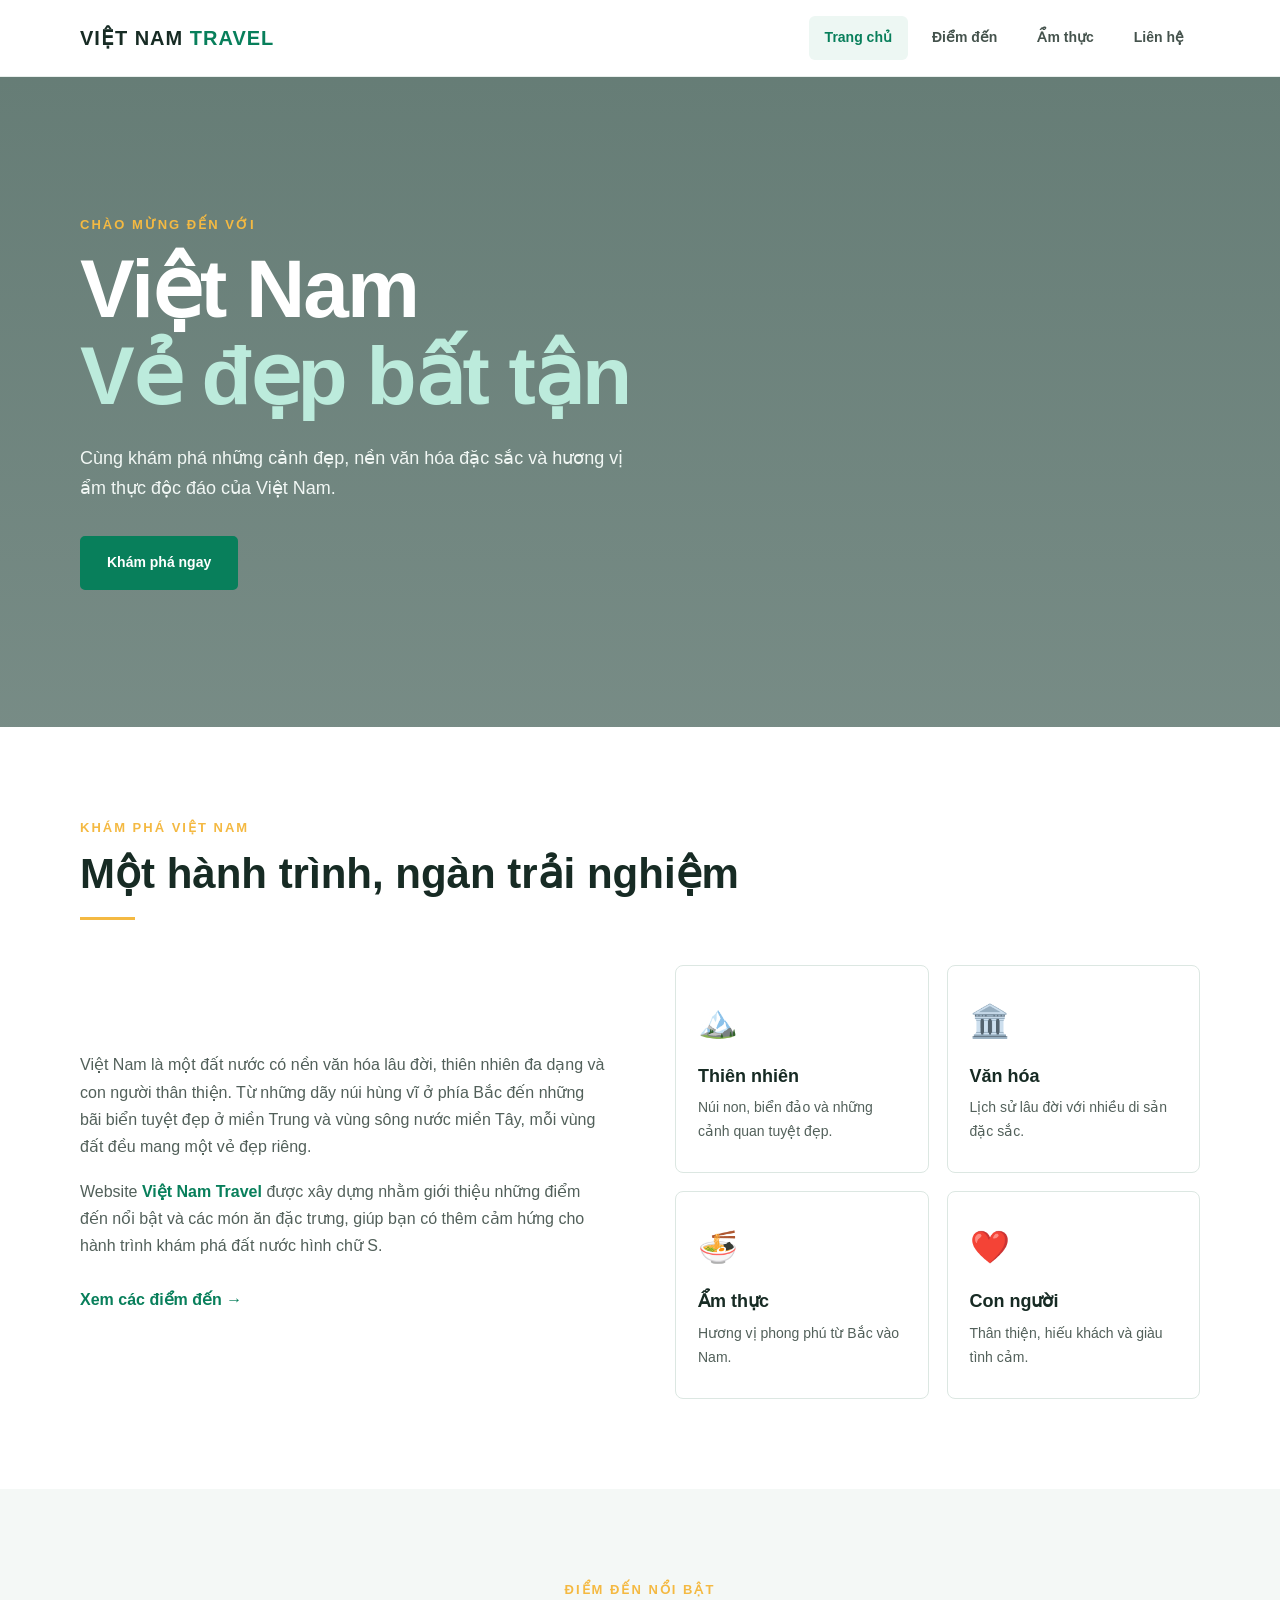
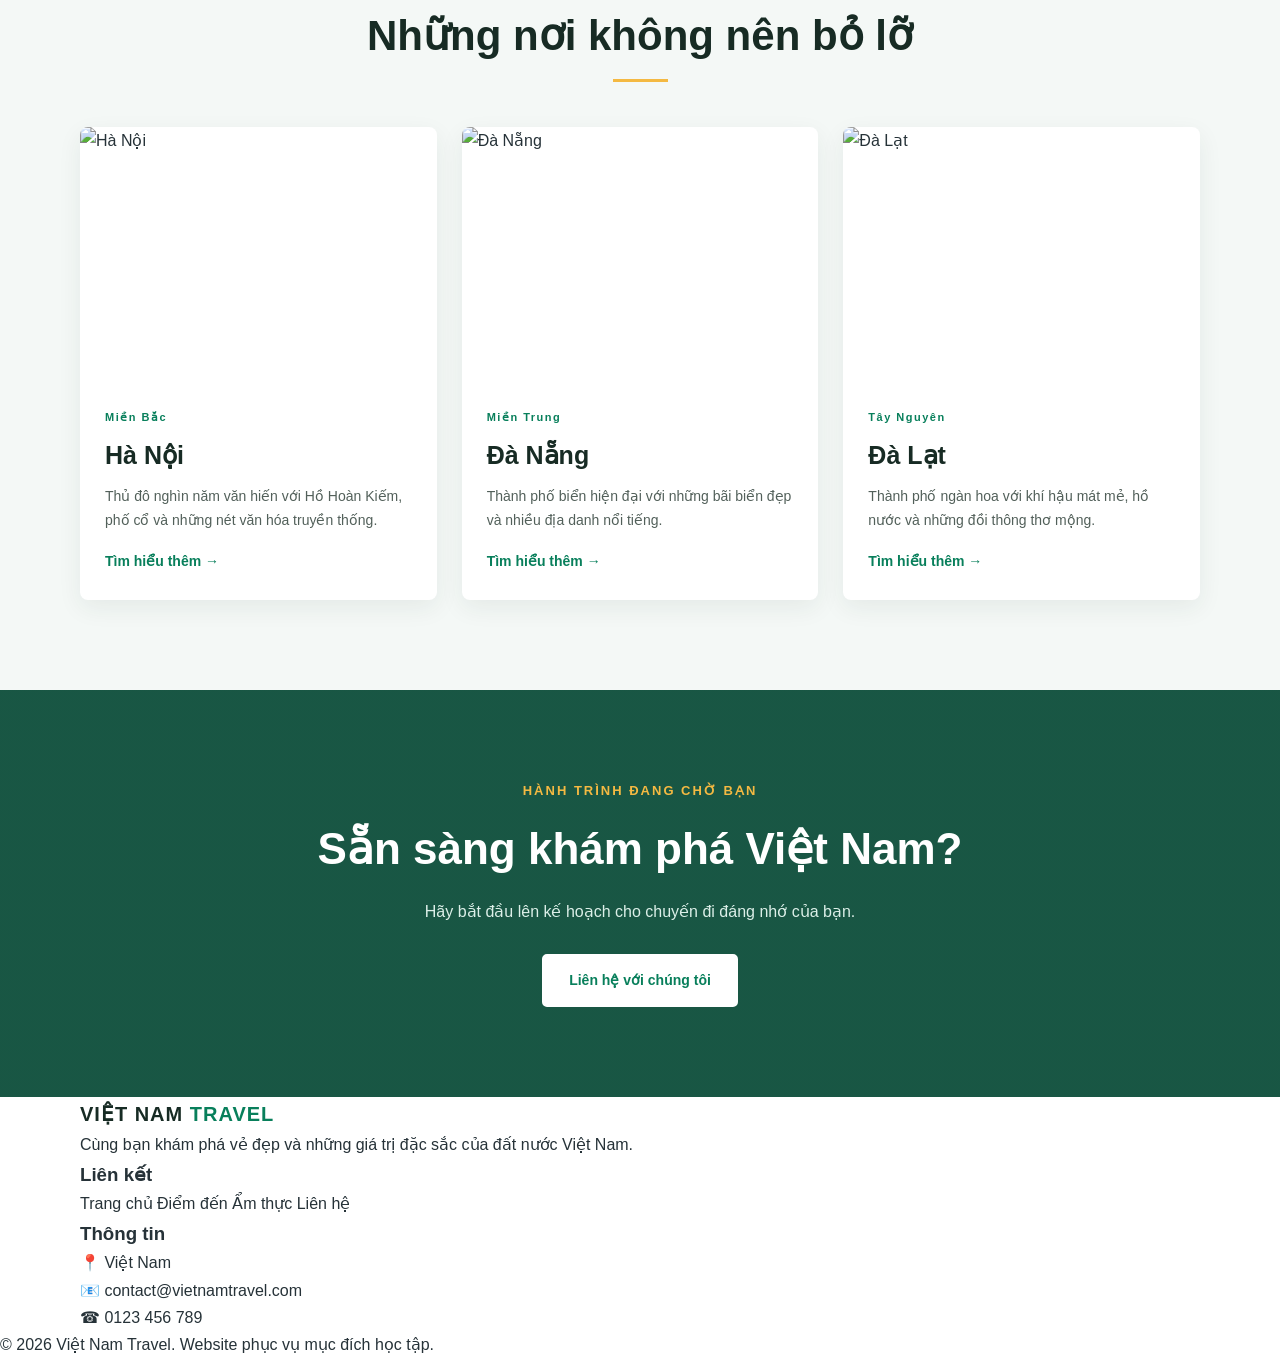
==== index.html @ dacb250d "first commit" ====
<!DOCTYPE html>
<html lang="vi">

<head>
    <meta charset="UTF-8">
    <meta name="viewport" content="width=device-width, initial-scale=1.0">
    <meta name="description" content="Khám phá vẻ đẹp, điểm đến và ẩm thực Việt Nam">
    <title>Việt Nam Travel - Khám phá Việt Nam</title>
    <link rel="stylesheet" href="style.css">
</head>

<body>
    <header class="site-header">
        <div class="container header-content">
            <a href="index.html" class="logo">VIỆT NAM <span>TRAVEL</span></a>
            <nav class="navbar">
                <a href="index.html" class="active">Trang chủ</a>
                <a href="destinations.html">Điểm đến</a>
                <a href="food.html">Ẩm thực</a>
                <a href="contact.html">Liên hệ</a>
            </nav>
        </div>
    </header>
    <main>
        <section class="hero">
            <div class="hero-overlay"></div>
            <div class="container hero-content">
                <p class="hero-subtitle">CHÀO MỪNG ĐẾN VỚI</p>
                <h1>Việt Nam<br><span>Vẻ đẹp bất tận</span></h1>
                <p class="hero-description">
                    Cùng khám phá những cảnh đẹp, nền văn hóa đặc sắc
                    và hương vị ẩm thực độc đáo của Việt Nam.
                </p>
                <a href="destinations.html" class="btn">Khám phá ngay</a>
            </div>
        </section>
        <section class="section intro">
            <div class="container">
                <div class="section-heading">
                    <p class="section-label">KHÁM PHÁ VIỆT NAM</p>
                    <h2>Một hành trình, ngàn trải nghiệm</h2>
                    <div class="heading-line"></div>
                </div>
                <div class="intro-grid">
                    <div class="intro-text">
                        <p>
                            Việt Nam là một đất nước có nền văn hóa lâu đời,
                            thiên nhiên đa dạng và con người thân thiện.
                            Từ những dãy núi hùng vĩ ở phía Bắc đến những
                            bãi biển tuyệt đẹp ở miền Trung và vùng sông nước
                            miền Tây, mỗi vùng đất đều mang một vẻ đẹp riêng.
                        </p>
                        <p>
                            Website <strong>Việt Nam Travel</strong> được xây dựng
                            nhằm giới thiệu những điểm đến nổi bật và các món ăn
                            đặc trưng, giúp bạn có thêm cảm hứng cho hành trình
                            khám phá đất nước hình chữ S.
                        </p>
                        <a href="destinations.html" class="text-link">
                            Xem các điểm đến →
                        </a>
                    </div>
                    <div class="feature-cards">
                        <div class="feature-card">
                            <span class="feature-icon">🏔️</span>
                            <h3>Thiên nhiên</h3>
                            <p>Núi non, biển đảo và những cảnh quan tuyệt đẹp.</p>
                        </div>
                        <div class="feature-card">
                            <span class="feature-icon">🏛️</span>
                            <h3>Văn hóa</h3>
                            <p>Lịch sử lâu đời với nhiều di sản đặc sắc.</p>
                        </div>
                        <div class="feature-card">
                            <span class="feature-icon">🍜</span>
                            <h3>Ẩm thực</h3>
                            <p>Hương vị phong phú từ Bắc vào Nam.</p>
                        </div>
                        <div class="feature-card">
                            <span class="feature-icon">❤️</span>
                            <h3>Con người</h3>
                            <p>Thân thiện, hiếu khách và giàu tình cảm.</p>
                        </div>
                    </div>
                </div>
            </div>
        </section>
        <section class="section destinations-preview">
            <div class="container">
                <div class="section-heading center">
                    <p class="section-label">ĐIỂM ĐẾN NỔI BẬT</p>
                    <h2>Những nơi không nên bỏ lỡ</h2>
                    <div class="heading-line"></div>
                </div>
                <div class="destination-grid">
                    <article class="destination-card">
                        <img src="images/hanoi.jpg" alt="Hà Nội">
                        <div class="card-content">
                            <span>Miền Bắc</span>
                            <h3>Hà Nội</h3>
                            <p>
                                Thủ đô nghìn năm văn hiến với Hồ Hoàn Kiếm,
                                phố cổ và những nét văn hóa truyền thống.
                            </p>
                            <a href="destinations.html">Tìm hiểu thêm →</a>
                        </div>
                    </article>
                    <article class="destination-card">
                        <img src="images/danang.jpg" alt="Đà Nẵng">
                        <div class="card-content">
                            <span>Miền Trung</span>
                            <h3>Đà Nẵng</h3>
                            <p>
                                Thành phố biển hiện đại với những bãi biển
                                đẹp và nhiều địa danh nổi tiếng.
                            </p>
                            <a href="destinations.html">Tìm hiểu thêm →</a>
                        </div>
                    </article>
                    <article class="destination-card">
                        <img src="images/dalat.jpg" alt="Đà Lạt">
                        <div class="card-content">
                            <span>Tây Nguyên</span>
                            <h3>Đà Lạt</h3>
                            <p>
                                Thành phố ngàn hoa với khí hậu mát mẻ,
                                hồ nước và những đồi thông thơ mộng.
                            </p>
                            <a href="destinations.html">Tìm hiểu thêm →</a>
                        </div>
                    </article>
                </div>
            </div>
        </section>
        <section class="cta-section">
            <div class="container cta-content">
                <p class="section-label">HÀNH TRÌNH ĐANG CHỜ BẠN</p>
                <h2>Sẵn sàng khám phá Việt Nam?</h2>
                <p>
                    Hãy bắt đầu lên kế hoạch cho chuyến đi đáng nhớ của bạn.
                </p>
                <a href="contact.html" class="btn btn-light">Liên hệ với chúng tôi</a>
            </div>
        </section>
    </main>
    <footer class="site-footer">
        <div class="container footer-grid">
            <div>
                <a href="index.html" class="logo footer-logo">
                    VIỆT NAM <span>TRAVEL</span>
                </a>
                <p>
                    Cùng bạn khám phá vẻ đẹp và những giá trị đặc sắc
                    của đất nước Việt Nam.
                </p>
            </div>
            <div>
                <h3>Liên kết</h3>
                <a href="index.html">Trang chủ</a>
                <a href="destinations.html">Điểm đến</a>
                <a href="food.html">Ẩm thực</a>
                <a href="contact.html">Liên hệ</a>
            </div>
            <div>
                <h3>Thông tin</h3>
                <p>📍 Việt Nam</p>
                <p>📧 contact@vietnamtravel.com</p>
                <p>☎ 0123 456 789</p>
            </div>
        </div>
        <div class="footer-bottom">
            <p>&copy; 2026 Việt Nam Travel. Website phục vụ mục đích học tập.</p>
        </div>
    </footer>
</body>

</html>
---- style.css ----
/* ---------- RESET ---------- */

* {
    margin: 0;
    padding: 0;
    box-sizing: border-box;
}

html {
    scroll-behavior: smooth;
}

body {
    font-family: Arial, Helvetica, sans-serif;
    color: #263238;
    background: #ffffff;
    line-height: 1.7;
}

img {
    display: block;
    width: 100%;
}

a {
    text-decoration: none;
    color: inherit;
}

.container {
    width: min(1120px, 92%);
    margin: 0 auto;
}

/* ---------- COLORS ---------- */

:root {
    --primary: #087f5b;
    --primary-dark: #056044;
    --secondary: #f4b942;
    --dark: #172b24;
    --text: #52605a;
    --light: #f4f8f6;
    --white: #ffffff;
    --border: #dce7e2;
}

/* ---------- HEADER ---------- */

.site-header {
    background: rgba(255, 255, 255, 0.98);
    border-bottom: 1px solid #e8efec;
    position: sticky;
    top: 0;
    z-index: 1000;
}

.header-content {
    min-height: 76px;
    display: flex;
    align-items: center;
    justify-content: space-between;
    gap: 30px;
}

.logo {
    color: var(--dark);
    font-size: 20px;
    font-weight: 800;
    letter-spacing: 1px;
    white-space: nowrap;
}

.logo span {
    color: var(--primary);
}

.navbar {
    display: flex;
    align-items: center;
    gap: 8px;
}

.navbar a {
    padding: 10px 16px;
    color: #45534d;
    font-size: 14px;
    font-weight: 600;
    border-radius: 6px;
    transition: 0.3s ease;
}

.navbar a:hover,
.navbar a.active {
    color: var(--primary);
    background: #edf7f3;
}

/* ---------- HERO ---------- */

.hero {
    min-height: 650px;
    position: relative;
    display: flex;
    align-items: center;
    background:
        linear-gradient(rgba(8, 45, 34, 0.62), rgba(8, 45, 34, 0.55)),
        url("../images/banner.jpg") center/cover no-repeat;
}

.hero-content {
    position: relative;
    z-index: 2;
    color: var(--white);
    padding: 80px 0;
}

.hero-subtitle,
.section-label {
    color: var(--secondary);
    font-size: 13px;
    font-weight: 800;
    letter-spacing: 2px;
    margin-bottom: 10px;
}

.hero h1 {
    font-size: clamp(48px, 7vw, 82px);
    line-height: 1.05;
    margin-bottom: 24px;
    letter-spacing: -2px;
}

.hero h1 span {
    color: #bcebdc;
}

.hero-description {
    max-width: 570px;
    font-size: 18px;
    color: #f1f7f4;
    margin-bottom: 32px;
}

/* ---------- BUTTON ---------- */

.btn {
    display: inline-block;
    padding: 13px 25px;
    border: 2px solid var(--primary);
    border-radius: 5px;
    background: var(--primary);
    color: white;
    font-weight: 700;
    font-size: 14px;
    transition: 0.3s ease;
    cursor: pointer;
}

.btn:hover {
    background: var(--primary-dark);
    border-color: var(--primary-dark);
    transform: translateY(-2px);
}

.btn-light {
    color: var(--primary);
    background: white;
    border-color: white;
}

.btn-light:hover {
    color: white;
    background: transparent;
}

/* ---------- GENERAL SECTIONS ---------- */

.section {
    padding: 90px 0;
}

.section-heading {
    margin-bottom: 45px;
}

.section-heading.center {
    text-align: center;
}

.section-heading h2 {
    color: var(--dark);
    font-size: clamp(30px, 4vw, 42px);
    line-height: 1.2;
    margin-bottom: 18px;
}

.heading-line {
    width: 55px;
    height: 3px;
    background: var(--secondary);
}

.center .heading-line {
    margin: 0 auto;
}

/* ---------- INTRO ---------- */

.intro {
    background: var(--white);
}

.intro-grid {
    display: grid;
    grid-template-columns: 1fr 1fr;
    gap: 70px;
    align-items: center;
}

.intro-text p {
    margin-bottom: 18px;
    color: var(--text);
}

.intro-text strong {
    color: var(--primary);
}

.text-link {
    display: inline-block;
    color: var(--primary);
    font-weight: 700;
    margin-top: 8px;
}

.text-link:hover {
    color: var(--primary-dark);
}

.feature-cards {
    display: grid;
    grid-template-columns: repeat(2, 1fr);
    gap: 18px;
}

.feature-card {
    padding: 28px 22px;
    border: 1px solid var(--border);
    border-radius: 8px;
    background: #fff;
    transition: 0.3s ease;
}

.feature-card:hover {
    transform: translateY(-5px);
    border-color: #a9d8c8;
    box-shadow: 0 12px 30px rgba(22, 70, 54, 0.08);
}

.feature-icon {
    font-size: 32px;
    display: block;
    margin-bottom: 12px;
}

.feature-card h3 {
    color: var(--dark);
    font-size: 18px;
    margin-bottom: 5px;
}

.feature-card p {
    color: var(--text);
    font-size: 14px;
}

/* ---------- DESTINATION PREVIEW ---------- */

.destinations-preview {
    background: var(--light);
}

.destination-grid {
    display: grid;
    grid-template-columns: repeat(3, 1fr);
    gap: 25px;
}

.destination-card {
    overflow: hidden;
    background: white;
    border-radius: 8px;
    box-shadow: 0 8px 25px rgba(27, 61, 49, 0.07);
}

.destination-card img {
    height: 250px;
    object-fit: cover;
    transition: 0.4s ease;
}

.destination-card:hover img {
    transform: scale(1.04);
}

.card-content {
    padding: 25px;
}

.card-content>span {
    color: var(--primary);
    font-size: 11px;
    font-weight: 800;
    letter-spacing: 1.5px;
}

.card-content h3 {
    color: var(--dark);
    font-size: 25px;
    margin: 5px 0 8px;
}

.card-content p {
    color: var(--text);
    font-size: 14px;
    margin-bottom: 15px;
}

.card-content a {
    color: var(--primary);
    font-size: 14px;
    font-weight: 700;
}

/* ---------- CTA ---------- */

.cta-section {
    background:
        linear-gradient(rgba(5, 72, 52, 0.92), rgba(5, 72, 52, 0.92)),
        url("../images/banner.jpg") center/cover;
    color: white;
    text-align: center;
    padding: 90px 0;
}

.cta-content h2 {
    font-size: clamp(30px, 4vw, 44px);
    margin-bottom: 12px;
}

.cta-content>p:not(.section-label) {
    color: #dcefe8;
    margin-bottom: 28px;
}

/* ---------- PAGE BANNER ---------- */
.page-banner {
    min-height: 390px;
    display: flex;
    align-items: center;
    color: white;
    background-position: center;
    background-size: cover;
    position: relative;
}

.page-banner::before {
    content: "";
    position: absolute;
    inset: 0;
    background: rgba(8, 47, 36, 0.68);
}

.page-banner .container {
    position: relative;
    z-index: 2;
}

.destinations-banner {
    background-image: url("../images/destinations-banner.jpg");
}

.food-banner {
    background-image: url("../images/food-banner.jpg");
}

.contact-banner {
    background-image: url("../images/contact-banner.jpg");
}

.page-banner h1 {
    font-size: clamp(42px, 6vw, 64px);
    line-height: 1.1;
    margin-bottom: 15px;
}

.page-banner p:not(.hero-subtitle) {
    max-width: 600px;
    font-size: 17px;
    color: #edf7f3;
}

/* ---------- DESTINATIONS PAGE ---------- */

.destination-list {
    display: flex;
    flex-direction: column;
    gap: 55px;
}

.destination-large {
    display: grid;
    grid-template-columns: 1fr 1fr;
    background: white;
    border: 1px solid var(--border);
    border-radius: 10px;
    overflow: hidden;
}

.destination-large.reverse .destination-image {
    order: 2;
}

.destination-large.reverse .destination-info {
    order: 1;
}

.destination-image {
    min-height: 410px;
}

.destination-image img {
    height: 100%;
    object-fit: cover;
}

.destination-info {
    padding: 48px;
    display: flex;
    flex-direction: column;
    justify-content: center;
}

.region,
.food-region {
    color: var(--primary);
    font-size: 11px;
    font-weight: 800;
    letter-spacing: 1.5px;
}

.destination-info h2 {
    color: var(--dark);
    font-size: 36px;
    margin: 5px 0 15px;
}

.destination-info p {
    color: var(--text);
    margin-bottom: 15px;
}

.destination-tags {
    display: flex;
    flex-wrap: wrap;
    gap: 8px;
    margin-top: 10px;
}

.destination-tags span {
    background: #edf7f3;
    color: var(--primary-dark);
    padding: 6px 10px;
    border-radius: 4px;
    font-size: 12px;
}

.quote-section {
    padding: 90px 0;
    text-align: center;
    background: var(--light);
}

.quote-section blockquote {
    max-width: 750px;
    margin: 0 auto 15px;
    color: var(--dark);
    font-size: clamp(25px, 4vw, 38px);
    font-weight: 700;
    line-height: 1.35;
}

.quote-section p {
    color: var(--primary);
    font-weight: 700;
}

/* ---------- FOOD PAGE ---------- */

.food-grid {
    display: grid;
    grid-template-columns: repeat(3, 1fr);
    gap: 25px;
}

.food-card {
    overflow: hidden;
    background: white;
    border: 1px solid var(--border);
    border-radius: 8px;
    transition: 0.3s ease;
}

.food-card:hover {
    transform: translateY(-5px);
    box-shadow: 0 15px 35px rgba(27, 61, 49, 0.09);
}

.food-card img {
    height: 240px;
    object-fit: cover;
}

.food-content {
    padding: 23px;
}

.food-content h3 {
    color: var(--dark);
    font-size: 24px;
    margin: 4px 0 8px;
}

.food-content p {
    color: var(--text);
    font-size: 14px;
}

.food-tips {
    padding: 80px 0;
    background: var(--light);
}

.tips-content {
    display: grid;
    grid-template-columns: 1fr 1fr;
    gap: 80px;
    align-items: center;
}

.tips-content h2 {
    color: var(--dark);
    font-size: 38px;
    margin-bottom: 15px;
}

.tips-content>div:first-child>p:last-child {
    color: var(--text);
}

.tips-list {
    display: flex;
    flex-direction: column;
    gap: 18px;
}

.tips-list>div {
    display: flex;
    gap: 18px;
    align-items: center;
    padding: 18px;
    background: white;
    border: 1px solid var(--border);
}

.tips-list span {
    color: var(--secondary);
    font-size: 22px;
    font-weight: 800;
}

.tips-list p {
    color: var(--text);
    font-size: 14px;
}

/* ---------- CONTACT PAGE ---------- */

.contact-section {
    background: white;
}

.contact-grid {
    display: grid;
    grid-template-columns: 0.85fr 1.15fr;
    gap: 70px;
}

.contact-info h2 {
    color: var(--dark);
}
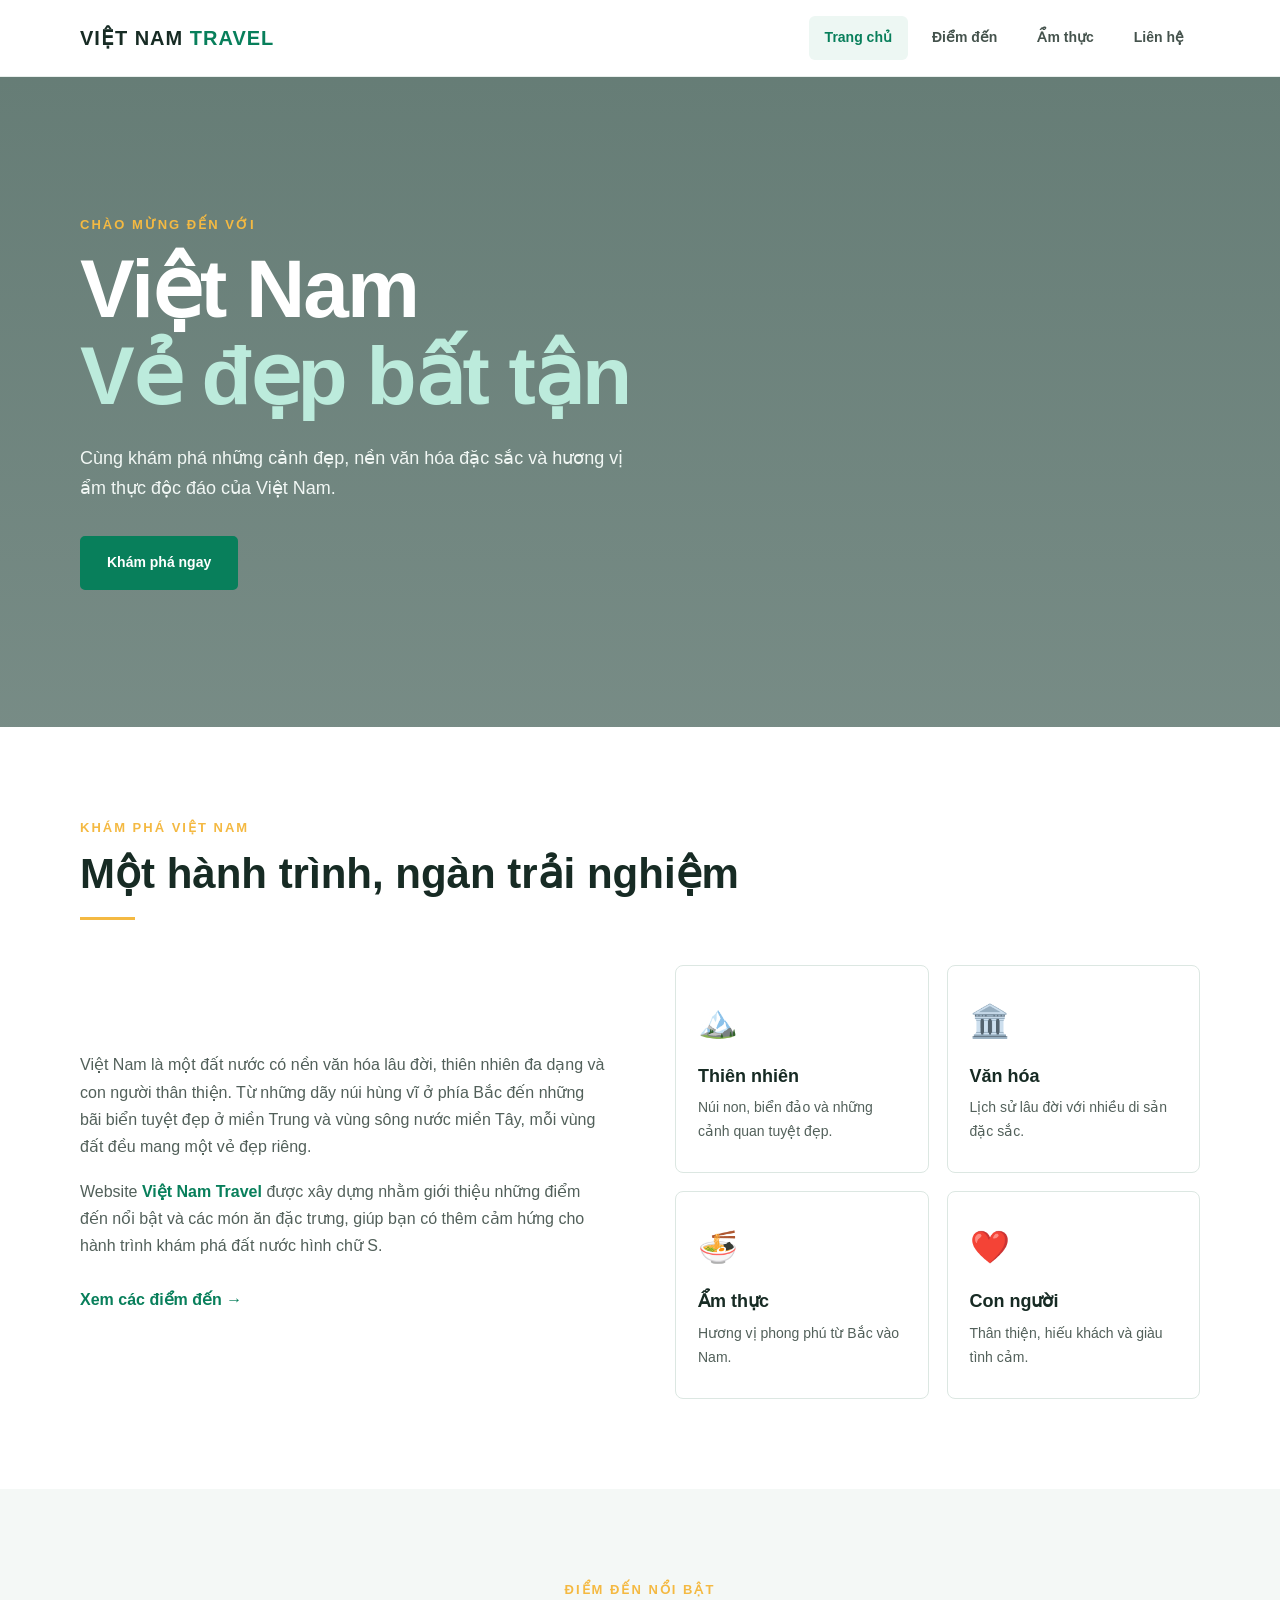
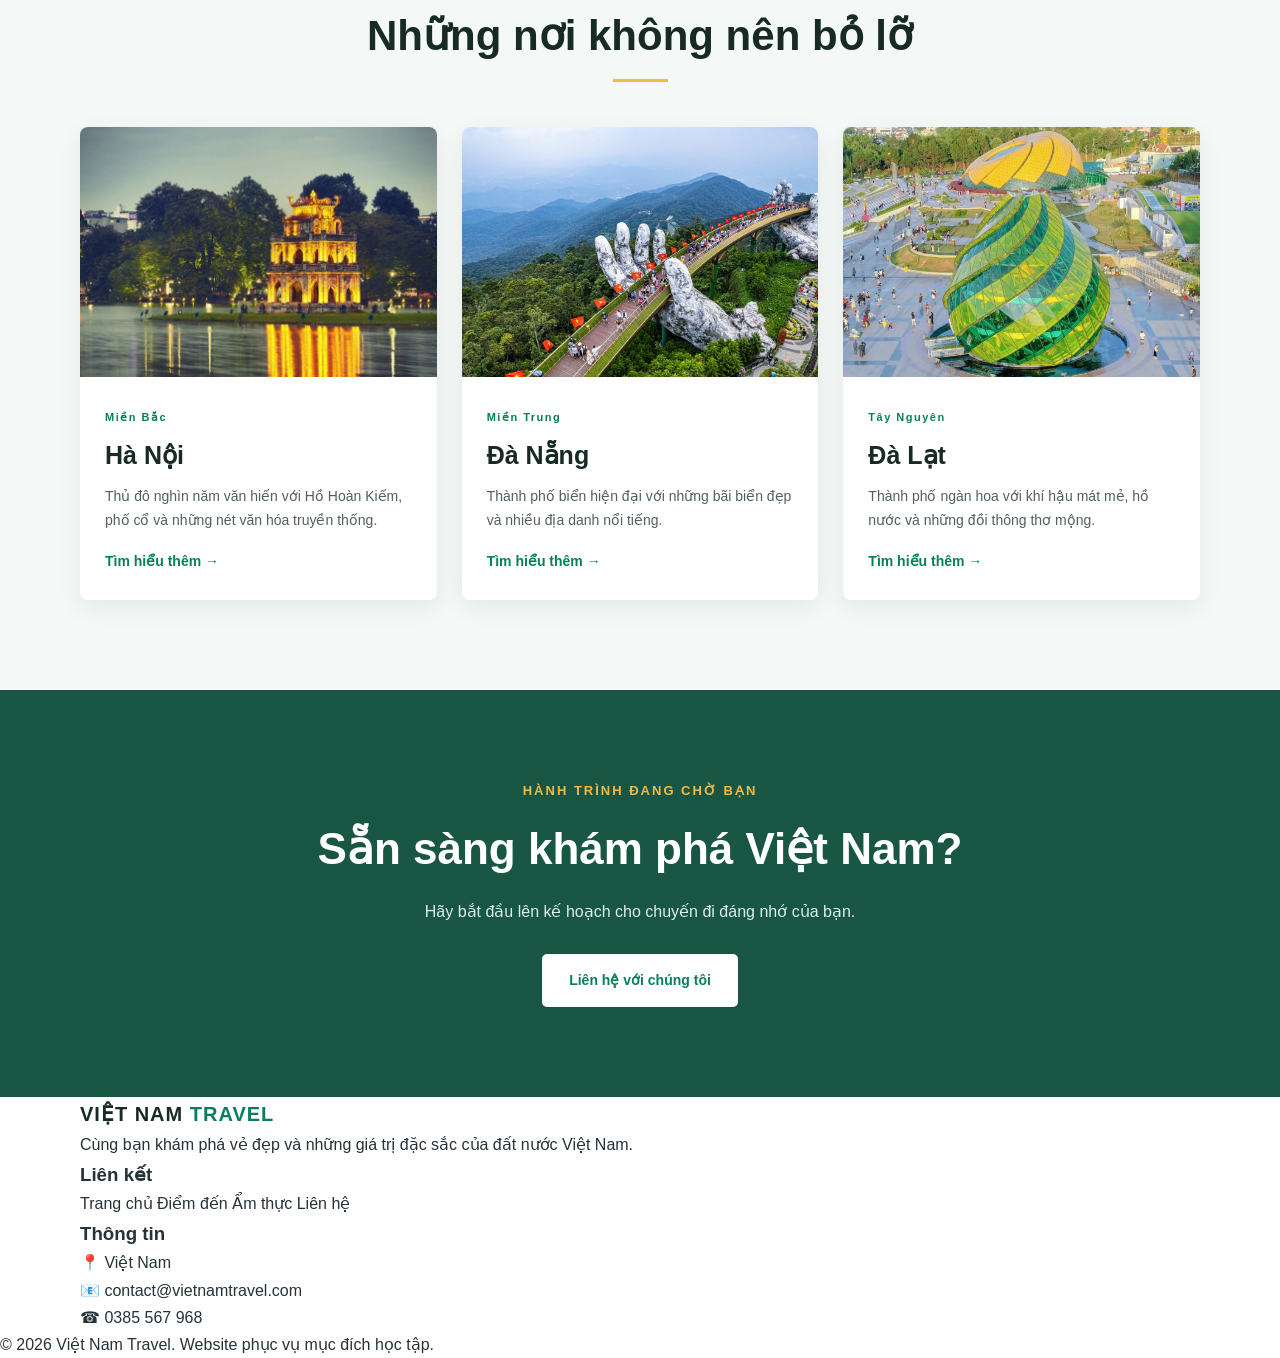
==== commit d722473b: "update" ====
--- a/index.html
+++ b/index.html
@@ -94,7 +94,7 @@
                 </div>
                 <div class="destination-grid">
                     <article class="destination-card">
-                        <img src="images/hanoi.jpg" alt="Hà Nội">
+                        <img src="images/hinh 1.jpg" alt="Hà Nội">
                         <div class="card-content">
                             <span>Miền Bắc</span>
                             <h3>Hà Nội</h3>
@@ -106,7 +106,7 @@
                         </div>
                     </article>
                     <article class="destination-card">
-                        <img src="images/danang.jpg" alt="Đà Nẵng">
+                        <img src="images/hinh anh 2 da nang.webp" alt="Đà Nẵng">
                         <div class="card-content">
                             <span>Miền Trung</span>
                             <h3>Đà Nẵng</h3>
@@ -118,7 +118,7 @@
                         </div>
                     </article>
                     <article class="destination-card">
-                        <img src="images/dalat.jpg" alt="Đà Lạt">
+                        <img src="images/da lat.webp" alt="Đà Lạt">
                         <div class="card-content">
                             <span>Tây Nguyên</span>
                             <h3>Đà Lạt</h3>
@@ -165,7 +165,7 @@
                 <h3>Thông tin</h3>
                 <p>📍 Việt Nam</p>
                 <p>📧 contact@vietnamtravel.com</p>
-                <p>☎ 0123 456 789</p>
+                <p>☎ 0385 567 968 </p>
             </div>
         </div>
         <div class="footer-bottom">
